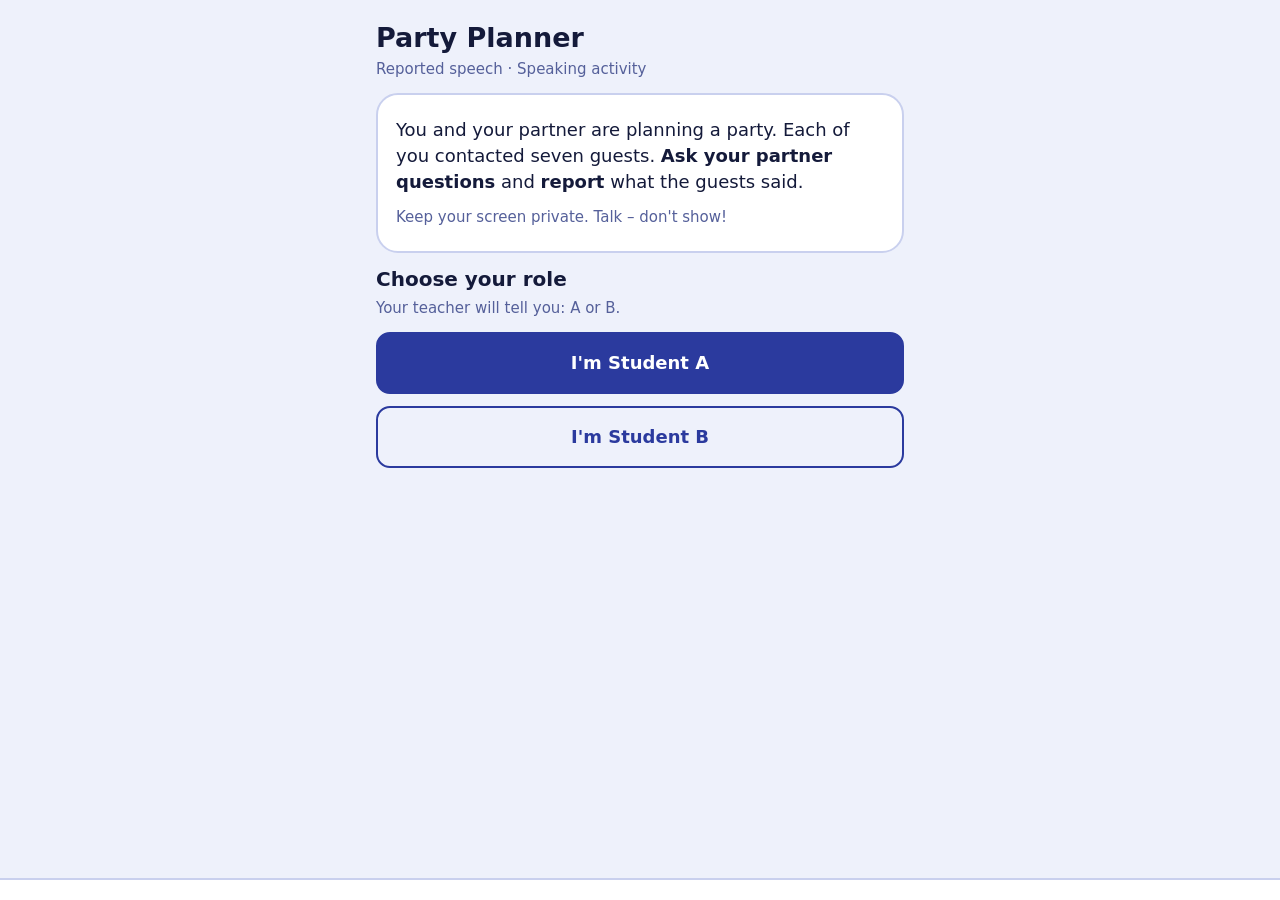
==== reported-speech/index.html @ ccd5b106 "first commit" ====
<!DOCTYPE html>
<html lang="en">
<head>
<meta charset="utf-8">
<meta name="viewport" content="width=device-width, initial-scale=1, viewport-fit=cover">
<title>Party Planner – Reported Speech</title>
<style>
:root{--bg:#eef1fb;--card:#fff;--line:#c9d0ee;--soft:#dfe4f7;--text:#141a3a;--muted:#55609a;--acc:#2b3a9e;--acc-ink:#fff;
--yb:#d6f2df;--yi:#0f6b31;--ys:#1f9d4d;--nb:#fbdada;--ni:#a11f1f;--ns:#d33a3a;--mb:#fdefc6;--mi:#7d5300;--ms:#e8a90f;
box-sizing:border-box;padding-top:env(safe-area-inset-top,0px);padding-bottom:env(safe-area-inset-bottom,0px)}
@media (prefers-color-scheme:dark){:root:not([data-theme="light"]){--bg:#0e1230;--card:#171d47;--line:#2e3775;--soft:#232b62;--text:#eaedfc;--muted:#a3adde;--acc:#9aa8ff;--acc-ink:#0e1230;--yb:#14402a;--yi:#8fe3ab;--nb:#4d1d1d;--ni:#ffa6a6;--mb:#4b3a10;--mi:#ffd97c}}
:root[data-theme="dark"]{--bg:#0e1230;--card:#171d47;--line:#2e3775;--soft:#232b62;--text:#eaedfc;--muted:#a3adde;--acc:#9aa8ff;--acc-ink:#0e1230;--yb:#14402a;--yi:#8fe3ab;--nb:#4d1d1d;--ni:#ffa6a6;--mb:#4b3a10;--mi:#ffd97c}
*{box-sizing:border-box}
html{scroll-padding-top:env(safe-area-inset-top,0px)}
body{margin:0;background:var(--bg);color:var(--text);font:18px/1.45 "Trebuchet MS","Segoe UI",system-ui,sans-serif;-webkit-text-size-adjust:100%}
main{max-width:560px;margin:0 auto;padding:16px 16px 110px}
h1{font-size:27px;line-height:1.15;margin:6px 0}h2{font-size:20px;margin:0 0 4px}
p{margin:0 0 12px}.muted{color:var(--muted);font-size:15px}
.card{background:var(--card);border:2px solid var(--line);border-radius:22px;padding:22px 18px;margin:12px 0;min-height:290px}
.name{font-weight:800;font-size:34px;line-height:1.1;margin:0 0 10px}
.badge{display:inline-block;font-weight:800;font-size:22px;padding:6px 22px;border-radius:99px;margin:0 0 14px}
.badge.yes{background:var(--yb);color:var(--yi)}.badge.no{background:var(--nb);color:var(--ni)}.badge.maybe{background:var(--mb);color:var(--mi)}
.badge.sm{font-size:16px;padding:3px 14px;margin:0 6px 0 0}
.msg{font-size:23px;line-height:1.35;margin:0}
.btn{display:block;width:100%;font:inherit;font-weight:700;padding:16px;border-radius:14px;border:2px solid var(--acc);background:var(--acc);color:var(--acc-ink);cursor:pointer;margin:0 0 12px;text-align:center}
.btn.ghost{background:transparent;color:var(--acc)}
.btn:disabled{opacity:.35}
.row{display:flex;gap:10px}.row .btn{margin:0}
.seg{display:flex;gap:8px;margin:12px 0}
.seg button{flex:1;font:inherit;font-weight:800;font-size:19px;padding:14px 4px;border-radius:14px;border:3px solid;cursor:pointer}
.seg .yes{background:var(--yb);color:var(--yi);border-color:var(--yb)}.seg .no{background:var(--nb);color:var(--ni);border-color:var(--nb)}.seg .maybe{background:var(--mb);color:var(--mi);border-color:var(--mb)}
.seg .yes.on{background:var(--ys);color:#fff;border-color:var(--ys)}.seg .no.on{background:var(--ns);color:#fff;border-color:var(--ns)}.seg .maybe.on{background:var(--ms);color:#2b1c00;border-color:var(--ms)}
.seg button:disabled{opacity:.6}
textarea{width:100%;font:inherit;padding:12px;border-radius:12px;border:2px solid var(--line);background:var(--bg);color:var(--text);resize:none;min-height:110px}
textarea:focus,button:focus-visible{outline:3px solid var(--acc);outline-offset:2px}
.dots{display:flex;justify-content:center;gap:9px;margin:4px 0 2px}
.dots button{width:16px;height:16px;padding:0;border-radius:50%;border:2px solid var(--acc);background:transparent;cursor:pointer}
.dots button.f{background:var(--soft)}.dots button.cur{background:var(--acc);transform:scale(1.25)}
.count{text-align:center;font-weight:700;color:var(--muted);font-size:15px}
nav{position:fixed;left:0;right:0;bottom:0;display:flex;gap:8px;padding:10px 12px calc(10px + env(safe-area-inset-bottom,0px));background:var(--card);border-top:2px solid var(--line)}
nav button{flex:1;font:inherit;font-weight:700;padding:13px 4px;border-radius:12px;border:2px solid var(--line);background:transparent;color:var(--muted);cursor:pointer}
nav button.on{background:var(--acc);border-color:var(--acc);color:var(--acc-ink)}
.lbl{font-weight:700;font-size:15px;color:var(--muted);margin:12px 0 2px}
.big{font-size:44px;font-weight:800;color:var(--acc);line-height:1}
.hint{background:var(--soft);border-radius:12px;padding:10px 12px;margin:0 0 12px;font-size:16px}
.pick{background:var(--soft);border-radius:14px;padding:16px;margin:12px 0;font-weight:700}
.res{font-weight:800}.res.ok{color:var(--yi)}.res.x{color:var(--ni)}
</style>
</head>
<body>
<main id="app"></main>
<nav id="nav" hidden></nav>
<script>
const D={
A:{mine:[["Lily","Yes","She will bring a deck of cards."],["Juan","No","His car is being repaired."],["Kim","Yes","She will bring the dessert."],["Lee","Yes","He will bring appetizers."],["Mari","Maybe","She might go to her dance class."],["Nick","No","He has a date and can't come."],["Pia","Maybe",null]],
 model:{Lily:"She said she would bring a deck of cards.",Juan:"He said his car was being repaired.",Kim:"She said she would bring the dessert.",Lee:"He said he would bring appetizers.",Mari:"She said she might go to her dance class.",Nick:"He said he had a date and couldn't come."}},
B:{mine:[["Aki","Yes","She is planning to bring her guitar."],["Bob","No","He has a headache."],["Carla","Maybe","She wants to watch a movie on TV."],["Dustin","Yes","He'll bring potato chips."],["Eve","No","She's been working a lot and is tired."],["Felix","No","His dog Rover died yesterday."],["Gina","Yes",null]],
 model:{Aki:"She said she was planning to bring her guitar.",Bob:"He said he had a headache.",Carla:"She said she wanted to watch a movie on TV.",Dustin:"He said he would bring potato chips.",Eve:"She said she had been working a lot and was tired.",Felix:"He said his dog Rover had died the day before."}}
};
const S={role:null,tab:"info",ans:{},own:"",done:false,idx:{info:0,ask:0,result:0}};
const app=document.getElementById("app"),nav=document.getElementById("nav");
const esc=s=>String(s).replace(/[&<>"]/g,c=>({"&":"&amp;","<":"&lt;",">":"&gt;",'"':"&quot;"}[c]));
const other=()=>S.role==="A"?"B":"A";
const badge=(c,sm)=>`<span class="badge ${c.toLowerCase()} ${sm?"sm":""}">${c}</span>`;

function keep(){document.querySelectorAll("textarea[data-k]").forEach(t=>{const k=t.dataset.k;if(k==="own")S.own=t.value;else(S.ans[k]=S.ans[k]||{}).msg=t.value})}
function go(t){if(t==="result"&&!S.done)return;keep();S.tab=t;render();window.scrollTo(0,0)}
function pickRole(r){S.role=r;S.tab="info";S.ans={};S.own="";S.done=false;S.idx={info:0,ask:0,result:0};render()}
function setC(n,v){if(S.done)return;keep();(S.ans[n]=S.ans[n]||{}).c=v;render()}
function jump(i){keep();S.idx[S.tab]=Math.max(0,Math.min(6,i));render();window.scrollTo(0,0)}
function step(d){jump(S.idx[S.tab]+d)}

function deck(fillFn){const i=S.idx[S.tab];
 return `<div class="count">Card ${i+1} of 7</div><div class="dots">${[0,1,2,3,4,5,6].map(k=>`<button aria-label="Card ${k+1}" class="${k===i?"cur":fillFn(k)?"f":""}" onclick="jump(${k})"></button>`).join("")}</div>`}
function pager(lastBtn){const i=S.idx[S.tab];
 return `<div class="row"><button class="btn ghost" ${i===0?"disabled":""} onclick="step(-1)">‹ Back</button>${i===6?lastBtn:`<button class="btn" onclick="step(1)">Next ›</button>`}</div>`}

function render(){
 if(!S.role){nav.hidden=true;
  app.innerHTML=`<h1>Party Planner</h1><p class="muted">Reported speech · Speaking activity</p>
  <div class="card" style="min-height:0"><p>You and your partner are planning a party. Each of you contacted seven guests. <b>Ask your partner questions</b> and <b>report</b> what the guests said.</p>
  <p class="muted" style="margin:0">Keep your screen private. Talk – don't show!</p></div>
  <h2>Choose your role</h2><p class="muted">Your teacher will tell you: A or B.</p>
  <button class="btn" onclick="pickRole('A')">I'm Student A</button>
  <button class="btn ghost" onclick="pickRole('B')">I'm Student B</button>`;return}
 nav.hidden=false;
 nav.innerHTML=[["info","My info"],["ask","Ask partner"],["result","Results"]].map(([k,l])=>{const lock=k==="result"&&!S.done;return `<button class="${S.tab===k?"on":""}" ${lock?'disabled style="opacity:.5"':""} onclick="go('${k}')">${lock?"🔒 ":""}${l}</button>`}).join("");
 ({info:vInfo,ask:vAsk,result:vRes})[S.tab]();
}

function vInfo(){
 const me=D[S.role].mine,i=S.idx.info,[n,c,m]=me[i];
 app.innerHTML=`<h1>Student ${S.role}: my guests</h1><p class="muted">Your partner will ask about these guests. Answer in <b>reported speech</b>.</p>
 ${deck(()=>false)}
 <div class="card"><div class="name">${n}</div>${badge(c)}
 ${m?`<p class="msg">${esc(m)}</p>`:`<div class="lbl">Use your own idea. Write a message:</div><textarea data-k="own" placeholder="What did ${n} say?">${esc(S.own)}</textarea>`}</div>
 <div class="hint">Your partner may ask: “Is ${n} coming?”</div>
 ${pager(`<button class="btn" onclick="go('ask')">Ask partner ›</button>`)}
 <button class="btn ghost" style="margin-top:12px" onclick="if(confirm('Change role? Your answers will be erased.')){S.role=null;render()}">Change role</button>`;
}

function vAsk(){
 const pg=D[other()].mine,i=S.idx.ask,n=pg[i][0],a=S.ans[n]||{};
 app.innerHTML=`<h1>Ask your partner</h1><p class="muted">Ask about each guest. Write the answer in <b>reported speech</b>.</p>
 ${deck(k=>{const b=S.ans[pg[k][0]]||{};return b.c&&(b.msg||"").trim()})}
 <div class="card"><div class="name">${n}</div>
 <div class="hint">Ask: “Is ${n} coming? What did they say?”</div>
 <div class="seg">${["Yes","No","Maybe"].map(v=>`<button class="${v.toLowerCase()} ${a.c===v?"on":""}" ${S.done?"disabled":""} onclick="setC('${n}','${v}')">${v}</button>`).join("")}</div>
 <textarea data-k="${n}" ${S.done?"readonly":""} placeholder="${n} said...">${esc(a.msg||"")}</textarea></div>
 ${pager(S.done?`<button class="btn" onclick="go('result')">View results</button>`:`<button class="btn" onclick="submit()">Submit</button>`)}
 ${S.done?"":`<p class="muted" style="text-align:center">Results unlock after you submit.</p>`}`;
}

function submit(){keep();const pg=D[other()].mine;
 const miss=pg.filter(([n])=>{const a=S.ans[n]||{};return !a.c||!(a.msg||"").trim()}).length;
 if(!confirm((miss?miss+" guest(s) still have no answer. ":"")+"Submit your answers? You can't change them after."))return;
 S.done=true;S.tab="result";S.idx.result=0;render();window.scrollTo(0,0)}

function vRes(){
 if(!S.done){go("ask");return}
 const P=D[other()],pg=P.mine,i=S.idx.result,[n,c,m]=pg[i],a=S.ans[n]||{},ok=a.c===c;
 const right=pg.filter(([g,cc])=>(S.ans[g]||{}).c===cc).length;
 app.innerHTML=`<h1>Results</h1><p class="muted">Yes / No / Maybe correct: <b>${right}/7</b></p>
 ${deck(k=>(S.ans[pg[k][0]]||{}).c===pg[k][1])}
 <div class="card"><div class="name">${n}</div>${badge(c)}
 <div class="lbl">Your choice</div><p>${a.c?badge(a.c,1):"<i class='muted'>none</i>"} <span class="res ${ok?"ok":"x"}">${ok?"✓ Correct":"✗ Not quite"}</span></p>
 <div class="lbl">You wrote</div><p>${a.msg?esc(a.msg):"<i class='muted'>(empty)</i>"}</p>
 <div class="lbl">Model answer</div><p style="margin:0">${m?esc(P.model[n]):"Own idea – compare with your partner."}</p></div>
 ${pager(`<button class="btn ghost" onclick="if(confirm('Start over?')){S.role=null;render()}">Start over</button>`)}
 <div class="pick">Now compare with your partner: who is coming, who isn't, and who might come? Report it aloud: “${pg[0][0]} said she…”</div>
 <p class="muted">Messages can be correct in different ways. Check verb tense and pronouns.</p>`;
}

let tx=0;
app.addEventListener("touchstart",e=>{tx=e.touches[0].clientX},{passive:true});
app.addEventListener("touchend",e=>{if(!S.role||e.target.closest("textarea"))return;const d=e.changedTouches[0].clientX-tx;if(Math.abs(d)>70)step(d<0?1:-1)},{passive:true});
render();
</script>
</body>
</html>
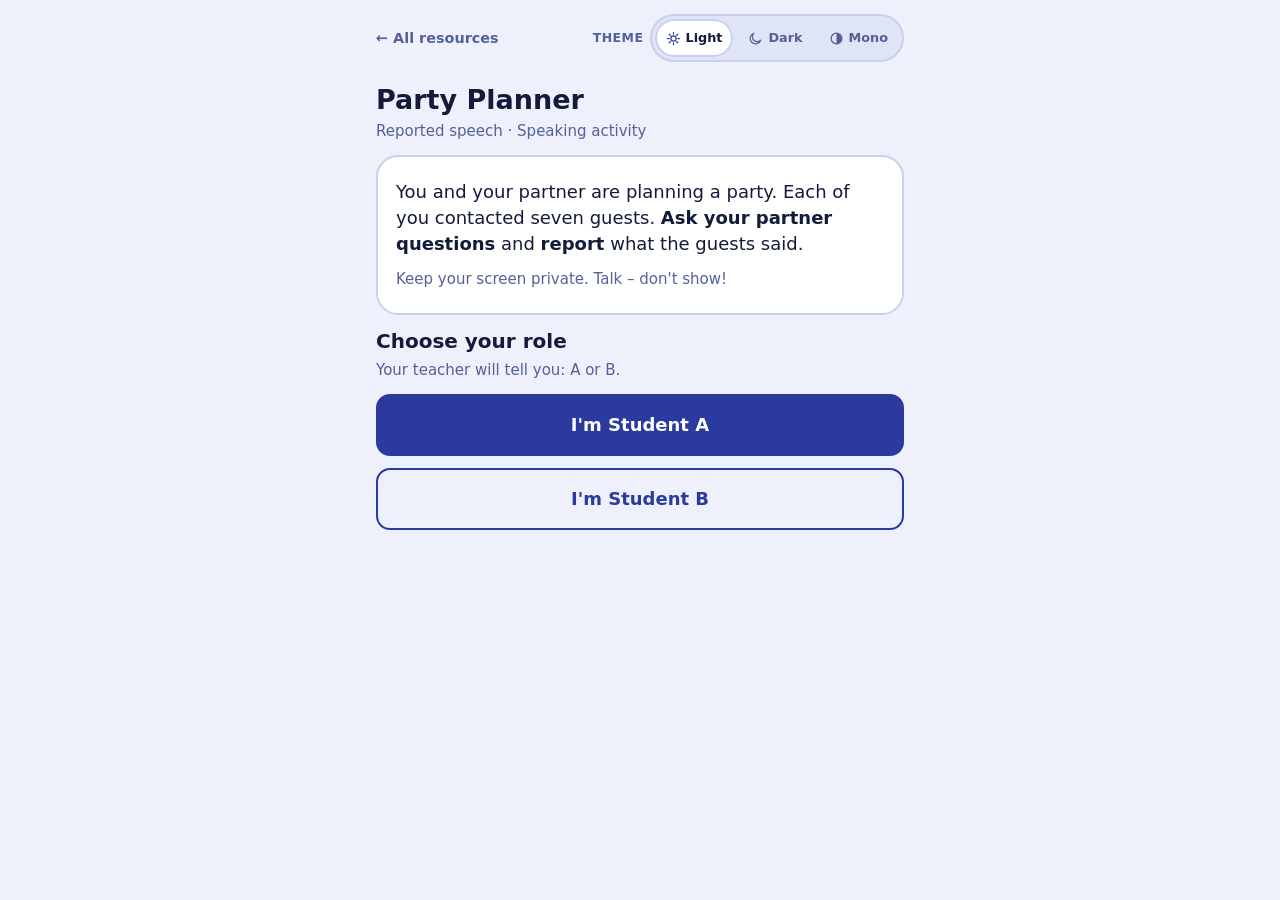
==== commit e412aba2: "refactor" ====
--- a/reported-speech/index.html
+++ b/reported-speech/index.html
@@ -3,51 +3,64 @@
 <head>
 <meta charset="utf-8">
 <meta name="viewport" content="width=device-width, initial-scale=1, viewport-fit=cover">
+<meta name="color-scheme" content="light dark">
 <title>Party Planner – Reported Speech</title>
+<link rel="icon" href="data:image/svg+xml,%3Csvg xmlns='http://www.w3.org/2000/svg' viewBox='0 0 32 32'%3E%3Crect width='32' height='32' rx='7' fill='%23141a3a'/%3E%3Cpath d='M12 9.5 23 16l-11 6.5z' fill='%23fff'/%3E%3C/svg%3E">
+<script>
+(function(){var v;try{v=localStorage.getItem("edu-theme")}catch(e){}
+if(v!=="light"&&v!=="dark"&&v!=="mono"){v=(typeof matchMedia==="function"&&matchMedia("(prefers-color-scheme: dark)").matches)?"dark":"light"}
+document.documentElement.setAttribute("data-theme",v)})();
+</script>
+<link rel="stylesheet" href="../assets/css/theme.css">
 <style>
-:root{--bg:#eef1fb;--card:#fff;--line:#c9d0ee;--soft:#dfe4f7;--text:#141a3a;--muted:#55609a;--acc:#2b3a9e;--acc-ink:#fff;
---yb:#d6f2df;--yi:#0f6b31;--ys:#1f9d4d;--nb:#fbdada;--ni:#a11f1f;--ns:#d33a3a;--mb:#fdefc6;--mi:#7d5300;--ms:#e8a90f;
-box-sizing:border-box;padding-top:env(safe-area-inset-top,0px);padding-bottom:env(safe-area-inset-bottom,0px)}
-@media (prefers-color-scheme:dark){:root:not([data-theme="light"]){--bg:#0e1230;--card:#171d47;--line:#2e3775;--soft:#232b62;--text:#eaedfc;--muted:#a3adde;--acc:#9aa8ff;--acc-ink:#0e1230;--yb:#14402a;--yi:#8fe3ab;--nb:#4d1d1d;--ni:#ffa6a6;--mb:#4b3a10;--mi:#ffd97c}}
-:root[data-theme="dark"]{--bg:#0e1230;--card:#171d47;--line:#2e3775;--soft:#232b62;--text:#eaedfc;--muted:#a3adde;--acc:#9aa8ff;--acc-ink:#0e1230;--yb:#14402a;--yi:#8fe3ab;--nb:#4d1d1d;--ni:#ffa6a6;--mb:#4b3a10;--mi:#ffd97c}
-*{box-sizing:border-box}
-html{scroll-padding-top:env(safe-area-inset-top,0px)}
-body{margin:0;background:var(--bg);color:var(--text);font:18px/1.45 "Trebuchet MS","Segoe UI",system-ui,sans-serif;-webkit-text-size-adjust:100%}
+h1{font-size:27px;line-height:1.15;margin:6px 0}h2{font-size:20px;line-height:1.45;margin:0 0 4px}
+p{margin:0 0 12px}
+.subhead{max-width:560px;margin:0 auto;padding:14px 16px 0;display:flex;align-items:center;gap:12px}
+.backlink{font-weight:700;font-size:.9rem;color:var(--muted);text-decoration:none;margin-right:auto;min-height:40px;display:flex;align-items:center}
+.backlink:hover{color:var(--text);text-decoration:underline}
 main{max-width:560px;margin:0 auto;padding:16px 16px 110px}
-h1{font-size:27px;line-height:1.15;margin:6px 0}h2{font-size:20px;margin:0 0 4px}
-p{margin:0 0 12px}.muted{color:var(--muted);font-size:15px}
-.card{background:var(--card);border:2px solid var(--line);border-radius:22px;padding:22px 18px;margin:12px 0;min-height:290px}
+.card{background:var(--card);border:var(--bw) solid var(--line);border-radius:var(--radius);padding:22px 18px;margin:12px 0;min-height:290px}
 .name{font-weight:800;font-size:34px;line-height:1.1;margin:0 0 10px}
 .badge{display:inline-block;font-weight:800;font-size:22px;padding:6px 22px;border-radius:99px;margin:0 0 14px}
 .badge.yes{background:var(--yb);color:var(--yi)}.badge.no{background:var(--nb);color:var(--ni)}.badge.maybe{background:var(--mb);color:var(--mi)}
 .badge.sm{font-size:16px;padding:3px 14px;margin:0 6px 0 0}
 .msg{font-size:23px;line-height:1.35;margin:0}
-.btn{display:block;width:100%;font:inherit;font-weight:700;padding:16px;border-radius:14px;border:2px solid var(--acc);background:var(--acc);color:var(--acc-ink);cursor:pointer;margin:0 0 12px;text-align:center}
+.btn{display:block;width:100%;font:inherit;font-weight:700;padding:16px;border-radius:var(--radius-sm);border:var(--bw) solid var(--acc);background:var(--acc);color:var(--acc-ink);cursor:pointer;margin:0 0 12px;text-align:center}
 .btn.ghost{background:transparent;color:var(--acc)}
 .btn:disabled{opacity:.35}
 .row{display:flex;gap:10px}.row .btn{margin:0}
 .seg{display:flex;gap:8px;margin:12px 0}
-.seg button{flex:1;font:inherit;font-weight:800;font-size:19px;padding:14px 4px;border-radius:14px;border:3px solid;cursor:pointer}
+.seg button{flex:1;font:inherit;font-weight:800;font-size:19px;padding:14px 4px;border-radius:var(--radius-sm);border:3px solid;cursor:pointer}
 .seg .yes{background:var(--yb);color:var(--yi);border-color:var(--yb)}.seg .no{background:var(--nb);color:var(--ni);border-color:var(--nb)}.seg .maybe{background:var(--mb);color:var(--mi);border-color:var(--mb)}
 .seg .yes.on{background:var(--ys);color:#fff;border-color:var(--ys)}.seg .no.on{background:var(--ns);color:#fff;border-color:var(--ns)}.seg .maybe.on{background:var(--ms);color:#2b1c00;border-color:var(--ms)}
 .seg button:disabled{opacity:.6}
-textarea{width:100%;font:inherit;padding:12px;border-radius:12px;border:2px solid var(--line);background:var(--bg);color:var(--text);resize:none;min-height:110px}
-textarea:focus,button:focus-visible{outline:3px solid var(--acc);outline-offset:2px}
+textarea{width:100%;font:inherit;padding:12px;border-radius:var(--radius-xs);border:var(--bw) solid var(--line);background:var(--bg);color:var(--text);resize:none;min-height:110px}
 .dots{display:flex;justify-content:center;gap:9px;margin:4px 0 2px}
-.dots button{width:16px;height:16px;padding:0;border-radius:50%;border:2px solid var(--acc);background:transparent;cursor:pointer}
+.dots button{width:16px;height:16px;padding:0;border-radius:50%;border:var(--bw) solid var(--acc);background:transparent;cursor:pointer}
 .dots button.f{background:var(--soft)}.dots button.cur{background:var(--acc);transform:scale(1.25)}
 .count{text-align:center;font-weight:700;color:var(--muted);font-size:15px}
-nav{position:fixed;left:0;right:0;bottom:0;display:flex;gap:8px;padding:10px 12px calc(10px + env(safe-area-inset-bottom,0px));background:var(--card);border-top:2px solid var(--line)}
-nav button{flex:1;font:inherit;font-weight:700;padding:13px 4px;border-radius:12px;border:2px solid var(--line);background:transparent;color:var(--muted);cursor:pointer}
+nav{position:fixed;left:0;right:0;bottom:0;display:flex;gap:8px;padding:10px 12px calc(10px + env(safe-area-inset-bottom,0px));background:var(--card);border-top:var(--bw) solid var(--line)}
+nav[hidden]{display:none}
+nav button{flex:1;font:inherit;font-weight:700;padding:13px 4px;border-radius:var(--radius-xs);border:var(--bw) solid var(--line);background:transparent;color:var(--muted);cursor:pointer}
 nav button.on{background:var(--acc);border-color:var(--acc);color:var(--acc-ink)}
 .lbl{font-weight:700;font-size:15px;color:var(--muted);margin:12px 0 2px}
 .big{font-size:44px;font-weight:800;color:var(--acc);line-height:1}
-.hint{background:var(--soft);border-radius:12px;padding:10px 12px;margin:0 0 12px;font-size:16px}
-.pick{background:var(--soft);border-radius:14px;padding:16px;margin:12px 0;font-weight:700}
+.pick{background:var(--soft);border-radius:var(--radius-sm);padding:16px;margin:12px 0;font-weight:700}
 .res{font-weight:800}.res.ok{color:var(--yi)}.res.x{color:var(--ni)}
+:root[data-theme="mono"] .badge{border:var(--bw) solid var(--text)}
+:root[data-theme="mono"] .res{color:var(--text)}
+:root[data-theme="mono"] .seg button{background:var(--card);border-color:var(--text)}
+:root[data-theme="mono"] .seg .yes.on{background:var(--text);color:var(--card);border-color:var(--text)}
+:root[data-theme="mono"] .seg .no.on{background:var(--card);color:var(--text);border-color:var(--text);box-shadow:inset 0 0 0 3px var(--text)}
+:root[data-theme="mono"] .seg .maybe.on{background:var(--soft);color:var(--text);border-color:var(--text)}
 </style>
 </head>
 <body>
+<a class="skip" href="#app">Skip to content</a>
+<header class="subhead">
+<a class="backlink" href="../index.html">&#8592; All resources</a>
+<div data-theme-switch data-compact></div>
+</header>
 <main id="app"></main>
 <nav id="nav" hidden></nav>
 <script>
@@ -136,5 +149,6 @@
 app.addEventListener("touchend",e=>{if(!S.role||e.target.closest("textarea"))return;const d=e.changedTouches[0].clientX-tx;if(Math.abs(d)>70)step(d<0?1:-1)},{passive:true});
 render();
 </script>
+<script src="../assets/js/theme.js" defer></script>
 </body>
 </html>
--- a/assets/css/theme.css
+++ b/assets/css/theme.css
@@ -0,0 +1,70 @@
+:root{
+color-scheme:light;
+--bg:#eef1fb;--card:#fff;--line:#c9d0ee;--soft:#dfe4f7;--text:#141a3a;--muted:#55609a;--acc:#2b3a9e;--acc-ink:#fff;
+--yb:#d6f2df;--yi:#0f6b31;--ys:#1f9d4d;--nb:#fbdada;--ni:#a11f1f;--ns:#d33a3a;--mb:#fdefc6;--mi:#7d5300;--ms:#e8a90f;
+--bw:2px;
+--radius:22px;--radius-sm:14px;--radius-xs:12px;
+--font:"Trebuchet MS","Segoe UI",system-ui,sans-serif;
+box-sizing:border-box;padding-top:env(safe-area-inset-top,0px);padding-bottom:env(safe-area-inset-bottom,0px)}
+
+@media (prefers-color-scheme:dark){:root:not([data-theme="light"]):not([data-theme="mono"]){
+color-scheme:dark;
+--bg:#0e1230;--card:#171d47;--line:#2e3775;--soft:#232b62;--text:#eaedfc;--muted:#a3adde;--acc:#9aa8ff;--acc-ink:#0e1230;
+--yb:#14402a;--yi:#8fe3ab;--nb:#4d1d1d;--ni:#ffa6a6;--mb:#4b3a10;--mi:#ffd97c}}
+
+:root[data-theme="dark"]{
+color-scheme:dark;
+--bg:#0e1230;--card:#171d47;--line:#2e3775;--soft:#232b62;--text:#eaedfc;--muted:#a3adde;--acc:#9aa8ff;--acc-ink:#0e1230;
+--yb:#14402a;--yi:#8fe3ab;--nb:#4d1d1d;--ni:#ffa6a6;--mb:#4b3a10;--mi:#ffd97c}
+
+:root[data-theme="mono"]{
+color-scheme:light;
+--bg:#fff;--card:#fff;--line:#000;--soft:#e9e9e9;--text:#000;--muted:#3d3d3d;--acc:#000;--acc-ink:#fff;
+--yb:#000;--yi:#fff;--ys:#000;--nb:#fff;--ni:#000;--ns:#000;--mb:#dcdcdc;--mi:#000;--ms:#000;
+--bw:3px;
+--radius:0;--radius-sm:0;--radius-xs:0}
+
+*{box-sizing:border-box}
+html{scroll-padding-top:env(safe-area-inset-top,0px)}
+body{margin:0;background:var(--bg);color:var(--text);font:18px/1.45 var(--font);-webkit-text-size-adjust:100%}
+h1,h2,h3{line-height:1.18;margin:0}
+h1{font-size:1.7rem}
+h2{font-size:1.25rem}
+h3{font-size:1.06rem}
+p{margin:0 0 .75em}
+img,svg{max-width:100%}
+a{color:var(--acc)}
+.muted{color:var(--muted);font-size:15px}
+.hint{background:var(--soft);border-radius:var(--radius-xs);padding:10px 12px;margin:0 0 12px;font-size:16px}
+
+.vh{position:absolute;width:1px;height:1px;margin:-1px;padding:0;overflow:hidden;clip:rect(0 0 0 0);clip-path:inset(50%);white-space:nowrap;border:0}
+
+:focus-visible{outline:3px solid var(--acc);outline-offset:2px}
+textarea:focus,button:focus-visible{outline:3px solid var(--acc);outline-offset:2px}
+
+@media (prefers-reduced-motion:reduce){
+*,*::before,*::after{animation-duration:.01ms!important;animation-iteration-count:1!important;transition-duration:.01ms!important;scroll-behavior:auto!important}}
+
+.skip{position:absolute;left:8px;top:8px;z-index:60;transform:translateY(-200%);background:var(--acc);color:var(--acc-ink);font-weight:700;padding:10px 16px;border-radius:var(--radius-xs);text-decoration:none}
+.skip:focus{transform:none}
+
+.tswitch{display:flex;align-items:center;gap:10px;min-width:0}
+.tswitch-label{font-weight:700;font-size:.78rem;letter-spacing:.04em;text-transform:uppercase;color:var(--muted)}
+.tswitch-track{display:flex;gap:4px;padding:3px;background:var(--soft);border:var(--bw) solid var(--line);border-radius:999px}
+.topt{position:relative;display:block}
+.tbtn{display:flex;align-items:center;gap:6px;min-height:40px;padding:6px 14px;border-radius:999px;font-weight:700;font-size:.86rem;line-height:1;color:var(--muted);cursor:pointer;user-select:none;white-space:nowrap}
+.tbtn svg{width:17px;height:17px;flex:none}
+.topt input:checked+.tbtn{background:var(--card);color:var(--text);box-shadow:inset 0 0 0 2px var(--line)}
+.topt input:checked+.tbtn svg{color:var(--acc)}
+.topt input:focus-visible+.tbtn{outline:3px solid var(--acc);outline-offset:2px}
+.topt input:hover+.tbtn{color:var(--text)}
+
+.tswitch[data-compact]{gap:6px}
+.tswitch[data-compact] .tbtn{min-height:38px;padding:5px 11px;font-size:.8rem;gap:5px}
+.tswitch[data-compact] .tbtn svg{width:15px;height:15px}
+
+@media (max-width:520px){
+.tswitch-label{display:none}
+.tbtn .sr{position:absolute;width:1px;height:1px;margin:-1px;padding:0;overflow:hidden;clip:rect(0 0 0 0);clip-path:inset(50%);white-space:nowrap;border:0}
+.tbtn{min-width:42px;justify-content:center;padding:6px 10px}
+.tswitch[data-compact] .tbtn{min-width:36px}}
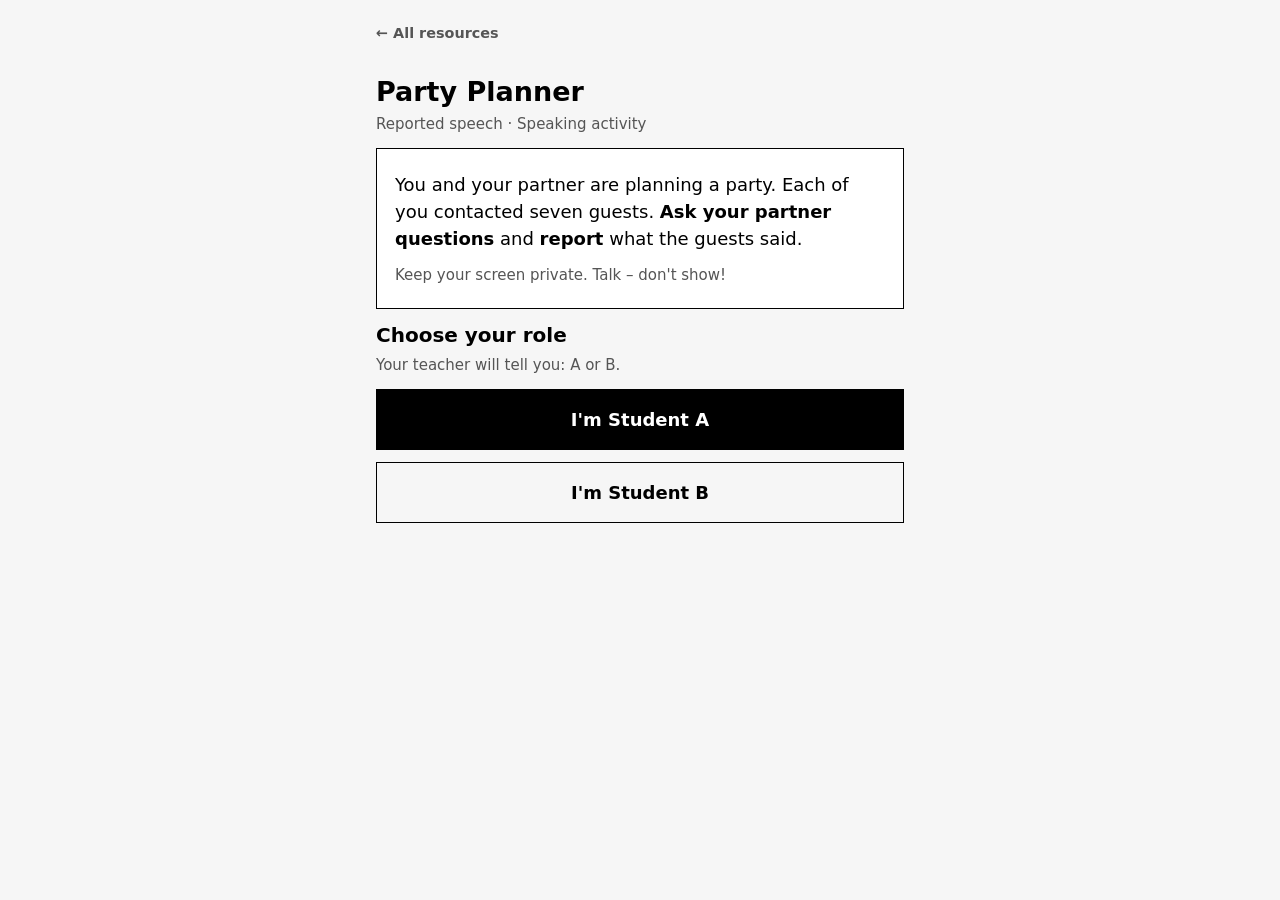
==== commit 49c80d15: "more aesthetic changes" ====
--- a/reported-speech/index.html
+++ b/reported-speech/index.html
@@ -3,14 +3,9 @@
 <head>
 <meta charset="utf-8">
 <meta name="viewport" content="width=device-width, initial-scale=1, viewport-fit=cover">
-<meta name="color-scheme" content="light dark">
+<meta name="color-scheme" content="light">
 <title>Party Planner – Reported Speech</title>
-<link rel="icon" href="data:image/svg+xml,%3Csvg xmlns='http://www.w3.org/2000/svg' viewBox='0 0 32 32'%3E%3Crect width='32' height='32' rx='7' fill='%23141a3a'/%3E%3Cpath d='M12 9.5 23 16l-11 6.5z' fill='%23fff'/%3E%3C/svg%3E">
-<script>
-(function(){var v;try{v=localStorage.getItem("edu-theme")}catch(e){}
-if(v!=="light"&&v!=="dark"&&v!=="mono"){v=(typeof matchMedia==="function"&&matchMedia("(prefers-color-scheme: dark)").matches)?"dark":"light"}
-document.documentElement.setAttribute("data-theme",v)})();
-</script>
+<link rel="icon" href="data:image/svg+xml,%3Csvg xmlns='http://www.w3.org/2000/svg' viewBox='0 0 32 32'%3E%3Crect width='32' height='32' fill='%23000'/%3E%3Cpath d='M12 9.5 23 16l-11 6.5z' fill='%23fff'/%3E%3C/svg%3E">
 <link rel="stylesheet" href="../assets/css/theme.css">
 <style>
 h1{font-size:27px;line-height:1.15;margin:6px 0}h2{font-size:20px;line-height:1.45;margin:0 0 4px}
@@ -21,7 +16,7 @@
 main{max-width:560px;margin:0 auto;padding:16px 16px 110px}
 .card{background:var(--card);border:var(--bw) solid var(--line);border-radius:var(--radius);padding:22px 18px;margin:12px 0;min-height:290px}
 .name{font-weight:800;font-size:34px;line-height:1.1;margin:0 0 10px}
-.badge{display:inline-block;font-weight:800;font-size:22px;padding:6px 22px;border-radius:99px;margin:0 0 14px}
+.badge{display:inline-block;font-weight:800;font-size:22px;padding:6px 22px;border-radius:99px;border:var(--bw) solid var(--text);margin:0 0 14px}
 .badge.yes{background:var(--yb);color:var(--yi)}.badge.no{background:var(--nb);color:var(--ni)}.badge.maybe{background:var(--mb);color:var(--mi)}
 .badge.sm{font-size:16px;padding:3px 14px;margin:0 6px 0 0}
 .msg{font-size:23px;line-height:1.35;margin:0}
@@ -30,11 +25,12 @@
 .btn:disabled{opacity:.35}
 .row{display:flex;gap:10px}.row .btn{margin:0}
 .seg{display:flex;gap:8px;margin:12px 0}
-.seg button{flex:1;font:inherit;font-weight:800;font-size:19px;padding:14px 4px;border-radius:var(--radius-sm);border:3px solid;cursor:pointer}
-.seg .yes{background:var(--yb);color:var(--yi);border-color:var(--yb)}.seg .no{background:var(--nb);color:var(--ni);border-color:var(--nb)}.seg .maybe{background:var(--mb);color:var(--mi);border-color:var(--mb)}
-.seg .yes.on{background:var(--ys);color:#fff;border-color:var(--ys)}.seg .no.on{background:var(--ns);color:#fff;border-color:var(--ns)}.seg .maybe.on{background:var(--ms);color:#2b1c00;border-color:var(--ms)}
+.seg button{flex:1;font:inherit;font-weight:800;font-size:19px;padding:14px 4px;border-radius:var(--radius-sm);border:3px solid var(--text);background:var(--card);color:var(--text);cursor:pointer}
+.seg .yes.on{background:var(--text);color:var(--card);border-color:var(--text)}
+.seg .no.on{background:var(--card);color:var(--text);border-color:var(--text);box-shadow:inset 0 0 0 3px var(--text)}
+.seg .maybe.on{background:var(--mb);color:var(--text);border-color:var(--text)}
 .seg button:disabled{opacity:.6}
-textarea{width:100%;font:inherit;padding:12px;border-radius:var(--radius-xs);border:var(--bw) solid var(--line);background:var(--bg);color:var(--text);resize:none;min-height:110px}
+textarea{width:100%;font:inherit;padding:12px;border-radius:var(--radius-xs);border:var(--bw) solid var(--line);background:var(--card);color:var(--text);resize:none;min-height:110px}
 .dots{display:flex;justify-content:center;gap:9px;margin:4px 0 2px}
 .dots button{width:16px;height:16px;padding:0;border-radius:50%;border:var(--bw) solid var(--acc);background:transparent;cursor:pointer}
 .dots button.f{background:var(--soft)}.dots button.cur{background:var(--acc);transform:scale(1.25)}
@@ -46,20 +42,13 @@
 .lbl{font-weight:700;font-size:15px;color:var(--muted);margin:12px 0 2px}
 .big{font-size:44px;font-weight:800;color:var(--acc);line-height:1}
 .pick{background:var(--soft);border-radius:var(--radius-sm);padding:16px;margin:12px 0;font-weight:700}
-.res{font-weight:800}.res.ok{color:var(--yi)}.res.x{color:var(--ni)}
-:root[data-theme="mono"] .badge{border:var(--bw) solid var(--text)}
-:root[data-theme="mono"] .res{color:var(--text)}
-:root[data-theme="mono"] .seg button{background:var(--card);border-color:var(--text)}
-:root[data-theme="mono"] .seg .yes.on{background:var(--text);color:var(--card);border-color:var(--text)}
-:root[data-theme="mono"] .seg .no.on{background:var(--card);color:var(--text);border-color:var(--text);box-shadow:inset 0 0 0 3px var(--text)}
-:root[data-theme="mono"] .seg .maybe.on{background:var(--soft);color:var(--text);border-color:var(--text)}
+.res{font-weight:800}
 </style>
 </head>
 <body>
 <a class="skip" href="#app">Skip to content</a>
 <header class="subhead">
 <a class="backlink" href="../index.html">&#8592; All resources</a>
-<div data-theme-switch data-compact></div>
 </header>
 <main id="app"></main>
 <nav id="nav" hidden></nav>
@@ -149,6 +138,5 @@
 app.addEventListener("touchend",e=>{if(!S.role||e.target.closest("textarea"))return;const d=e.changedTouches[0].clientX-tx;if(Math.abs(d)>70)step(d<0?1:-1)},{passive:true});
 render();
 </script>
-<script src="../assets/js/theme.js" defer></script>
 </body>
 </html>
--- a/assets/css/theme.css
+++ b/assets/css/theme.css
@@ -1,70 +1,31 @@
 :root{
 color-scheme:light;
---bg:#eef1fb;--card:#fff;--line:#c9d0ee;--soft:#dfe4f7;--text:#141a3a;--muted:#55609a;--acc:#2b3a9e;--acc-ink:#fff;
---yb:#d6f2df;--yi:#0f6b31;--ys:#1f9d4d;--nb:#fbdada;--ni:#a11f1f;--ns:#d33a3a;--mb:#fdefc6;--mi:#7d5300;--ms:#e8a90f;
---bw:2px;
---radius:22px;--radius-sm:14px;--radius-xs:12px;
+--bg:#f6f6f6;--card:#fff;--line:#000;--soft:#ececec;--text:#000;--muted:#555;--acc:#000;--acc-ink:#fff;
+--yb:#000;--yi:#fff;--nb:#fff;--ni:#000;--mb:#e4e4e4;--mi:#000;
+--bw:1px;
+--radius:0;--radius-sm:0;--radius-xs:0;
+--shell:1120px;--pad:24px;
 --font:"Trebuchet MS","Segoe UI",system-ui,sans-serif;
 box-sizing:border-box;padding-top:env(safe-area-inset-top,0px);padding-bottom:env(safe-area-inset-bottom,0px)}
 
-@media (prefers-color-scheme:dark){:root:not([data-theme="light"]):not([data-theme="mono"]){
-color-scheme:dark;
---bg:#0e1230;--card:#171d47;--line:#2e3775;--soft:#232b62;--text:#eaedfc;--muted:#a3adde;--acc:#9aa8ff;--acc-ink:#0e1230;
---yb:#14402a;--yi:#8fe3ab;--nb:#4d1d1d;--ni:#ffa6a6;--mb:#4b3a10;--mi:#ffd97c}}
-
-:root[data-theme="dark"]{
-color-scheme:dark;
---bg:#0e1230;--card:#171d47;--line:#2e3775;--soft:#232b62;--text:#eaedfc;--muted:#a3adde;--acc:#9aa8ff;--acc-ink:#0e1230;
---yb:#14402a;--yi:#8fe3ab;--nb:#4d1d1d;--ni:#ffa6a6;--mb:#4b3a10;--mi:#ffd97c}
-
-:root[data-theme="mono"]{
-color-scheme:light;
---bg:#fff;--card:#fff;--line:#000;--soft:#e9e9e9;--text:#000;--muted:#3d3d3d;--acc:#000;--acc-ink:#fff;
---yb:#000;--yi:#fff;--ys:#000;--nb:#fff;--ni:#000;--ns:#000;--mb:#dcdcdc;--mi:#000;--ms:#000;
---bw:3px;
---radius:0;--radius-sm:0;--radius-xs:0}
-
 *{box-sizing:border-box}
 html{scroll-padding-top:env(safe-area-inset-top,0px)}
-body{margin:0;background:var(--bg);color:var(--text);font:18px/1.45 var(--font);-webkit-text-size-adjust:100%}
-h1,h2,h3{line-height:1.18;margin:0}
+body{margin:0;background:var(--bg);color:var(--text);font:18px/1.5 var(--font);-webkit-text-size-adjust:100%}
+h1,h2,h3{line-height:1.15;margin:0}
 h1{font-size:1.7rem}
 h2{font-size:1.25rem}
 h3{font-size:1.06rem}
-p{margin:0 0 .75em}
+p{margin:0 0 1em}
 img,svg{max-width:100%}
-a{color:var(--acc)}
+a{color:var(--text);text-decoration:underline;text-underline-offset:3px}
 .muted{color:var(--muted);font-size:15px}
-.hint{background:var(--soft);border-radius:var(--radius-xs);padding:10px 12px;margin:0 0 12px;font-size:16px}
+.hint{background:var(--soft);border-radius:var(--radius-xs);padding:12px 14px;margin:0 0 14px;font-size:16px}
 
-.vh{position:absolute;width:1px;height:1px;margin:-1px;padding:0;overflow:hidden;clip:rect(0 0 0 0);clip-path:inset(50%);white-space:nowrap;border:0}
-
-:focus-visible{outline:3px solid var(--acc);outline-offset:2px}
+:focus-visible{outline:3px solid var(--acc);outline-offset:3px}
 textarea:focus,button:focus-visible{outline:3px solid var(--acc);outline-offset:2px}
 
 @media (prefers-reduced-motion:reduce){
 *,*::before,*::after{animation-duration:.01ms!important;animation-iteration-count:1!important;transition-duration:.01ms!important;scroll-behavior:auto!important}}
 
-.skip{position:absolute;left:8px;top:8px;z-index:60;transform:translateY(-200%);background:var(--acc);color:var(--acc-ink);font-weight:700;padding:10px 16px;border-radius:var(--radius-xs);text-decoration:none}
+.skip{position:absolute;left:8px;top:8px;z-index:60;transform:translateY(-200%);background:var(--acc);color:var(--acc-ink);font-weight:700;padding:12px 18px;text-decoration:none}
 .skip:focus{transform:none}
-
-.tswitch{display:flex;align-items:center;gap:10px;min-width:0}
-.tswitch-label{font-weight:700;font-size:.78rem;letter-spacing:.04em;text-transform:uppercase;color:var(--muted)}
-.tswitch-track{display:flex;gap:4px;padding:3px;background:var(--soft);border:var(--bw) solid var(--line);border-radius:999px}
-.topt{position:relative;display:block}
-.tbtn{display:flex;align-items:center;gap:6px;min-height:40px;padding:6px 14px;border-radius:999px;font-weight:700;font-size:.86rem;line-height:1;color:var(--muted);cursor:pointer;user-select:none;white-space:nowrap}
-.tbtn svg{width:17px;height:17px;flex:none}
-.topt input:checked+.tbtn{background:var(--card);color:var(--text);box-shadow:inset 0 0 0 2px var(--line)}
-.topt input:checked+.tbtn svg{color:var(--acc)}
-.topt input:focus-visible+.tbtn{outline:3px solid var(--acc);outline-offset:2px}
-.topt input:hover+.tbtn{color:var(--text)}
-
-.tswitch[data-compact]{gap:6px}
-.tswitch[data-compact] .tbtn{min-height:38px;padding:5px 11px;font-size:.8rem;gap:5px}
-.tswitch[data-compact] .tbtn svg{width:15px;height:15px}
-
-@media (max-width:520px){
-.tswitch-label{display:none}
-.tbtn .sr{position:absolute;width:1px;height:1px;margin:-1px;padding:0;overflow:hidden;clip:rect(0 0 0 0);clip-path:inset(50%);white-space:nowrap;border:0}
-.tbtn{min-width:42px;justify-content:center;padding:6px 10px}
-.tswitch[data-compact] .tbtn{min-width:36px}}
